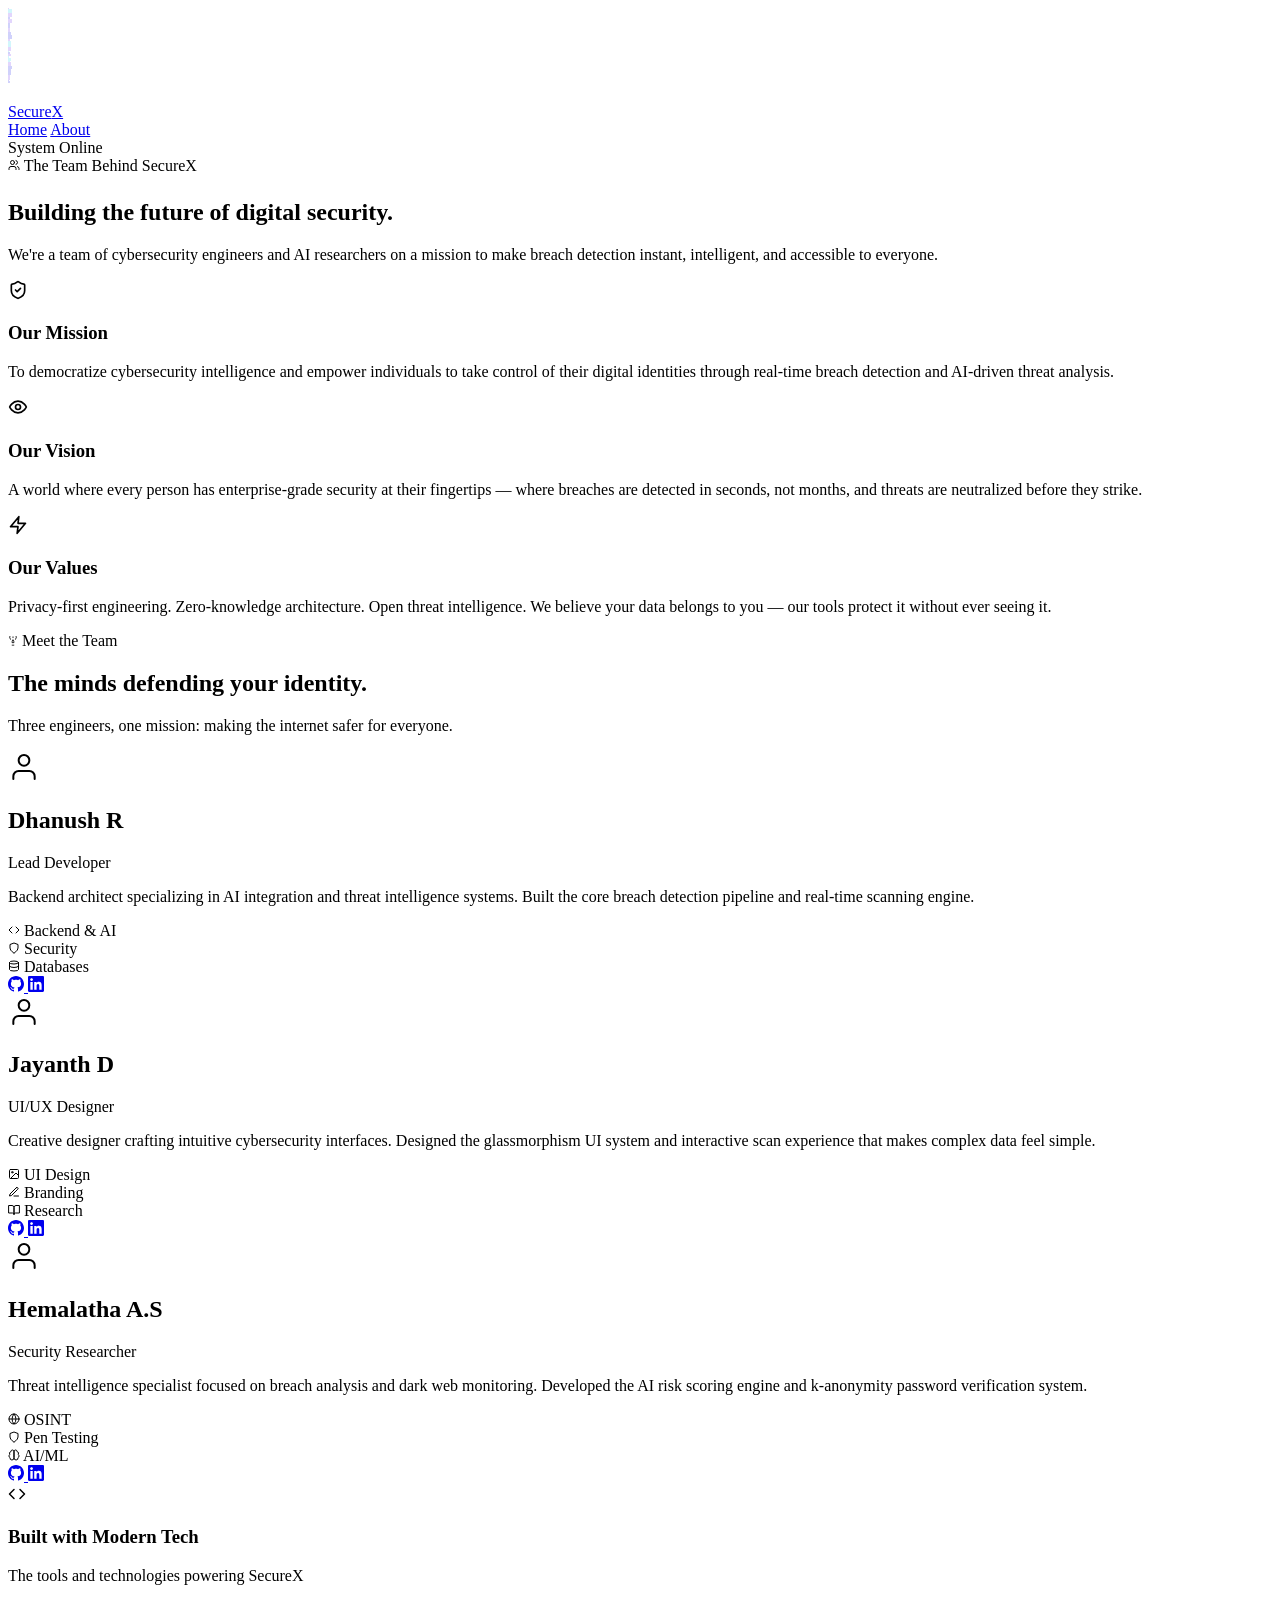
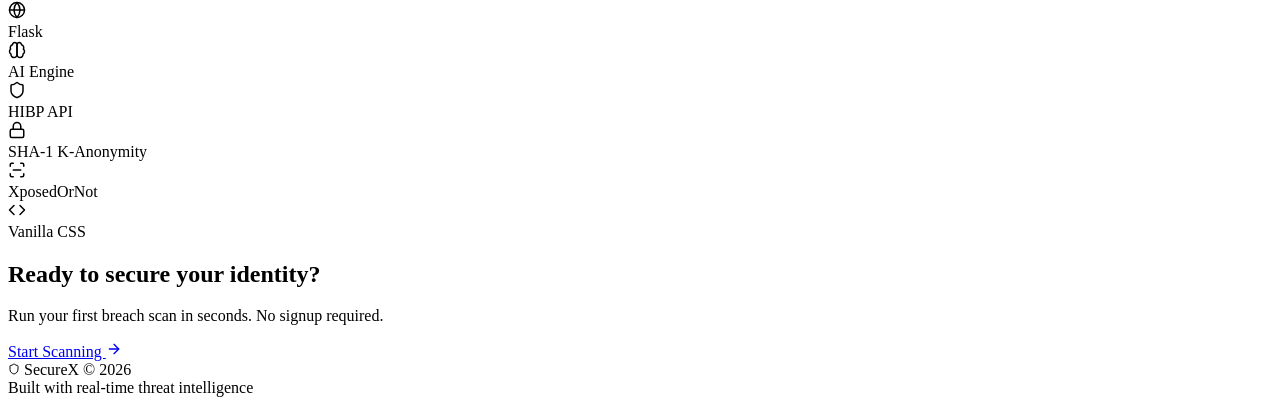
==== frontend/templates/about.html @ a14096dd "Initial commit" ====
<!DOCTYPE html>
<html lang="en" class="dark">

<head>
  <meta charset="UTF-8">
  <meta name="viewport" content="width=device-width, initial-scale=1.0">
  <meta name="description"
    content="Meet the team behind SecureX — cybersecurity engineers building AI-powered identity protection.">
  <title>About Us | SecureX</title>
  <link rel="stylesheet" href="/static/css/style.css">
</head>

<body>
  <!-- Nebula Background -->
  <div class="nebula-container">
    <div class="nebula-blob nebula-blob-1"></div>
    <div class="nebula-blob nebula-blob-2"></div>
    <div class="nebula-blob nebula-blob-3"></div>
  </div>

  <!-- Floating Particles -->
  <div class="particles-container" id="particles"></div>

  <!-- Grid Pattern -->
  <div class="grid-pattern"></div>

  <!-- Navigation -->
  <nav class="landing-nav">
    <div class="nav-inner">
      <a href="/" class="nav-brand">
        <div class="nav-brand-icon">
          <svg width="16" height="16" viewBox="0 0 24 24" fill="none" stroke="white" stroke-width="2.5"
            stroke-linecap="round" stroke-linejoin="round">
            <path
              d="M20 13c0 5-3.5 7.5-7.66 8.95a1 1 0 0 1-.67-.01C7.5 20.5 4 18 4 13V6a1 1 0 0 1 1-1c2 0 4.5-1.2 6.24-2.72a1.17 1.17 0 0 1 1.52 0C14.51 3.81 17 5 19 5a1 1 0 0 1 1 1z" />
          </svg>
        </div>
        <span class="nav-brand-text">Secure<span>X</span></span>
      </a>
      <div class="nav-links-row">
        <a href="/" class="nav-link-item">Home</a>
        <a href="/about" class="nav-link-item active">About</a>
        <div class="badge system-badge">
          <div class="pulse-dot"></div>
          System Online
        </div>
      </div>
    </div>
  </nav>

  <!-- About Hero -->
  <section class="about-hero">
    <div class="about-hero-inner">
      <div class="badge hero-badge" style="margin:0 auto 1.5rem;">
        <svg width="12" height="12" viewBox="0 0 24 24" fill="none" stroke="currentColor" stroke-width="2"
          stroke-linecap="round" stroke-linejoin="round">
          <path d="M16 21v-2a4 4 0 0 0-4-4H6a4 4 0 0 0-4 4v2" />
          <circle cx="9" cy="7" r="4" />
          <path d="M22 21v-2a4 4 0 0 0-3-3.87" />
          <path d="M16 3.13a4 4 0 0 1 0 7.75" />
        </svg>
        The Team Behind SecureX
      </div>
      <h1 class="hero-title">
        Building the future of <span class="text-gradient">digital security.</span>
      </h1>
      <p class="hero-subtitle">
        We're a team of cybersecurity engineers and AI researchers on a mission to make breach detection instant,
        intelligent, and accessible to everyone.
      </p>
    </div>
  </section>

  <!-- Mission Section -->
  <section class="about-mission-section">
    <div class="about-mission-grid">
      <div class="glass-card about-mission-card">
        <div class="about-mission-icon">
          <svg width="20" height="20" viewBox="0 0 24 24" fill="none" stroke="currentColor" stroke-width="2"
            stroke-linecap="round" stroke-linejoin="round">
            <path
              d="M20 13c0 5-3.5 7.5-7.66 8.95a1 1 0 0 1-.67-.01C7.5 20.5 4 18 4 13V6a1 1 0 0 1 1-1c2 0 4.5-1.2 6.24-2.72a1.17 1.17 0 0 1 1.52 0C14.51 3.81 17 5 19 5a1 1 0 0 1 1 1z" />
            <path d="m9 12 2 2 4-4" />
          </svg>
        </div>
        <h3>Our Mission</h3>
        <p>To democratize cybersecurity intelligence and empower individuals to take control of their digital identities
          through real-time breach detection and AI-driven threat analysis.</p>
      </div>
      <div class="glass-card about-mission-card">
        <div class="about-mission-icon vision-icon">
          <svg width="20" height="20" viewBox="0 0 24 24" fill="none" stroke="currentColor" stroke-width="2"
            stroke-linecap="round" stroke-linejoin="round">
            <path d="M2 12s3-7 10-7 10 7 10 7-3 7-10 7-10-7-10-7Z" />
            <circle cx="12" cy="12" r="3" />
          </svg>
        </div>
        <h3>Our Vision</h3>
        <p>A world where every person has enterprise-grade security at their fingertips — where breaches are detected in
          seconds, not months, and threats are neutralized before they strike.</p>
      </div>
      <div class="glass-card about-mission-card">
        <div class="about-mission-icon values-icon">
          <svg width="20" height="20" viewBox="0 0 24 24" fill="none" stroke="currentColor" stroke-width="2"
            stroke-linecap="round" stroke-linejoin="round">
            <polygon points="13 2 3 14 12 14 11 22 21 10 12 10 13 2" />
          </svg>
        </div>
        <h3>Our Values</h3>
        <p>Privacy-first engineering. Zero-knowledge architecture. Open threat intelligence. We believe your data
          belongs to you — our tools protect it without ever seeing it.</p>
      </div>
    </div>
  </section>

  <!-- Team Section -->
  <section class="about-team-section">
    <div class="about-team-header">
      <div class="badge" style="margin-bottom:1rem;">
        <svg width="10" height="10" viewBox="0 0 24 24" fill="none" stroke="currentColor" stroke-width="2"
          stroke-linecap="round" stroke-linejoin="round">
          <path d="M12 10a2 2 0 0 0-2 2c0 1.02-.1 2.51-.26 4H14.26c-.16-1.49-.26-2.98-.26-4a2 2 0 0 0-2-2Z" />
          <path d="M14 22H10" />
          <path d="M5.65 8a8 8 0 1 1 12.7 0" />
          <path d="M12 2v2" />
        </svg>
        Meet the Team
      </div>
      <h2>The minds defending your identity.</h2>
      <p>Three engineers, one mission: making the internet safer for everyone.</p>
    </div>

    <div class="about-team-grid">
      <!-- Team Member 1 -->
      <div class="glass-card about-team-card" id="team-member-1">
        <div class="about-card-glow"></div>
        <div class="about-card-topline"></div>
        <div class="about-avatar-wrapper">
          <div class="about-avatar-ring"></div>
          <div class="about-avatar">
            <svg width="32" height="32" viewBox="0 0 24 24" fill="none" stroke="currentColor" stroke-width="1.5"
              stroke-linecap="round" stroke-linejoin="round">
              <path d="M20 21v-2a4 4 0 0 0-4-4H8a4 4 0 0 0-4 4v2" />
              <circle cx="12" cy="7" r="4" />
            </svg>
          </div>
          <div class="about-avatar-status"></div>
        </div>
        <div class="about-member-info">
          <h2 class="about-member-name">Dhanush R</h2>
          <span class="badge about-role-badge">Lead Developer</span>
          <p class="about-member-bio">
            Backend architect specializing in AI integration and threat intelligence systems. Built the core breach
            detection pipeline and real-time scanning engine.
          </p>
        </div>
        <div class="about-member-stats">
          <div class="about-stat-chip">
            <svg width="12" height="12" viewBox="0 0 24 24" fill="none" stroke="currentColor" stroke-width="2"
              stroke-linecap="round" stroke-linejoin="round">
              <polyline points="16 18 22 12 16 6" />
              <polyline points="8 6 2 12 8 18" />
            </svg>
            Backend & AI
          </div>
          <div class="about-stat-chip">
            <svg width="12" height="12" viewBox="0 0 24 24" fill="none" stroke="currentColor" stroke-width="2"
              stroke-linecap="round" stroke-linejoin="round">
              <path d="M12 22s8-4 8-10V5l-8-3-8 3v7c0 6 8 10 8 10" />
            </svg>
            Security
          </div>
          <div class="about-stat-chip">
            <svg width="12" height="12" viewBox="0 0 24 24" fill="none" stroke="currentColor" stroke-width="2"
              stroke-linecap="round" stroke-linejoin="round">
              <ellipse cx="12" cy="5" rx="9" ry="3" />
              <path d="M3 5V19A9 3 0 0 0 21 19V5" />
              <path d="M3 12A9 3 0 0 0 21 12" />
            </svg>
            Databases
          </div>
        </div>
        <div class="about-member-links">
          <a href="https://github.com/dhanushkshatriya" target="_blank" class="about-social-link" aria-label="GitHub">
            <svg width="16" height="16" viewBox="0 0 24 24" fill="currentColor">
              <path
                d="M12 0c-6.626 0-12 5.373-12 12 0 5.302 3.438 9.8 8.207 11.387.599.111.793-.261.793-.577v-2.234c-3.338.726-4.033-1.416-4.033-1.416-.546-1.387-1.333-1.756-1.333-1.756-1.089-.745.083-.729.083-.729 1.205.084 1.839 1.237 1.839 1.237 1.07 1.834 2.807 1.304 3.492.997.107-.775.418-1.305.762-1.604-2.665-.305-5.467-1.334-5.467-5.931 0-1.311.469-2.381 1.236-3.221-.124-.303-.535-1.524.117-3.176 0 0 1.008-.322 3.301 1.23.957-.266 1.983-.399 3.003-.404 1.02.005 2.047.138 3.006.404 2.291-1.552 3.297-1.23 3.297-1.23.653 1.653.242 2.874.118 3.176.77.84 1.235 1.911 1.235 3.221 0 4.609-2.807 5.624-5.479 5.921.43.372.823 1.102.823 2.222v3.293c0 .319.192.694.801.576 4.765-1.589 8.199-6.086 8.199-11.386 0-6.627-5.373-12-12-12z" />
            </svg>
          </a>
          <a href="https://www.linkedin.com/in/dhanush8660/" target="_blank" class="about-social-link" aria-label="LinkedIn">
            <svg width="16" height="16" viewBox="0 0 24 24" fill="currentColor">
              <path
                d="M20.447 20.452h-3.554v-5.569c0-1.328-.027-3.037-1.852-3.037-1.853 0-2.136 1.445-2.136 2.939v5.667H9.351V9h3.414v1.561h.046c.477-.9 1.637-1.85 3.37-1.85 3.601 0 4.267 2.37 4.267 5.455v6.286zM5.337 7.433c-1.144 0-2.063-.926-2.063-2.065 0-1.138.92-2.063 2.063-2.063 1.14 0 2.064.925 2.064 2.063 0 1.139-.925 2.065-2.064 2.065zm1.782 13.019H3.555V9h3.564v11.452zM22.225 0H1.771C.792 0 0 .774 0 1.729v20.542C0 23.227.792 24 1.771 24h20.451C23.2 24 24 23.227 24 22.271V1.729C24 .774 23.2 0 22.222 0h.003z" />
            </svg>
          </a>
        </div>
      </div>

      <!-- Team Member 2 -->
      <div class="glass-card about-team-card" id="team-member-2">
        <div class="about-card-glow"></div>
        <div class="about-card-topline"></div>
        <div class="about-avatar-wrapper">
          <div class="about-avatar-ring"></div>
          <div class="about-avatar avatar-violet">
            <svg width="32" height="32" viewBox="0 0 24 24" fill="none" stroke="currentColor" stroke-width="1.5"
              stroke-linecap="round" stroke-linejoin="round">
              <path d="M20 21v-2a4 4 0 0 0-4-4H8a4 4 0 0 0-4 4v2" />
              <circle cx="12" cy="7" r="4" />
            </svg>
          </div>
          <div class="about-avatar-status"></div>
        </div>
        <div class="about-member-info">
          <h2 class="about-member-name">Jayanth D</h2>
          <span class="badge about-role-badge role-violet">UI/UX Designer</span>
          <p class="about-member-bio">
            Creative designer crafting intuitive cybersecurity interfaces. Designed the glassmorphism UI system and
            interactive scan experience that makes complex data feel simple.
          </p>
        </div>
        <div class="about-member-stats">
          <div class="about-stat-chip chip-violet">
            <svg width="12" height="12" viewBox="0 0 24 24" fill="none" stroke="currentColor" stroke-width="2"
              stroke-linecap="round" stroke-linejoin="round">
              <rect x="3" y="3" width="18" height="18" rx="2" ry="2" />
              <circle cx="8.5" cy="8.5" r="1.5" />
              <polyline points="21 15 16 10 5 21" />
            </svg>
            UI Design
          </div>
          <div class="about-stat-chip chip-violet">
            <svg width="12" height="12" viewBox="0 0 24 24" fill="none" stroke="currentColor" stroke-width="2"
              stroke-linecap="round" stroke-linejoin="round">
              <path d="M12 20h9" />
              <path d="M16.5 3.5a2.121 2.121 0 0 1 3 3L7 19l-4 1 1-4L16.5 3.5z" />
            </svg>
            Branding
          </div>
          <div class="about-stat-chip chip-violet">
            <svg width="12" height="12" viewBox="0 0 24 24" fill="none" stroke="currentColor" stroke-width="2"
              stroke-linecap="round" stroke-linejoin="round">
              <path d="M2 3h6a4 4 0 0 1 4 4v14a3 3 0 0 0-3-3H2z" />
              <path d="M22 3h-6a4 4 0 0 0-4 4v14a3 3 0 0 1 3-3h7z" />
            </svg>
            Research
          </div>
        </div>
        <div class="about-member-links">
          <a href="https://github.com/2007JAYANTHYT" target="_blank" class="about-social-link social-violet" aria-label="GitHub">
            <svg width="16" height="16" viewBox="0 0 24 24" fill="currentColor">
              <path
                d="M12 0c-6.626 0-12 5.373-12 12 0 5.302 3.438 9.8 8.207 11.387.599.111.793-.261.793-.577v-2.234c-3.338.726-4.033-1.416-4.033-1.416-.546-1.387-1.333-1.756-1.333-1.756-1.089-.745.083-.729.083-.729 1.205.084 1.839 1.237 1.839 1.237 1.07 1.834 2.807 1.304 3.492.997.107-.775.418-1.305.762-1.604-2.665-.305-5.467-1.334-5.467-5.931 0-1.311.469-2.381 1.236-3.221-.124-.303-.535-1.524.117-3.176 0 0 1.008-.322 3.301 1.23.957-.266 1.983-.399 3.003-.404 1.02.005 2.047.138 3.006.404 2.291-1.552 3.297-1.23 3.297-1.23.653 1.653.242 2.874.118 3.176.77.84 1.235 1.911 1.235 3.221 0 4.609-2.807 5.624-5.479 5.921.43.372.823 1.102.823 2.222v3.293c0 .319.192.694.801.576 4.765-1.589 8.199-6.086 8.199-11.386 0-6.627-5.373-12-12-12z" />
            </svg>
          </a>
          <a href="https://www.linkedin.com/in/jayanth1116" target="_blank" class="about-social-link social-violet" aria-label="LinkedIn">
            <svg width="16" height="16" viewBox="0 0 24 24" fill="currentColor">
              <path
                d="M20.447 20.452h-3.554v-5.569c0-1.328-.027-3.037-1.852-3.037-1.853 0-2.136 1.445-2.136 2.939v5.667H9.351V9h3.414v1.561h.046c.477-.9 1.637-1.85 3.37-1.85 3.601 0 4.267 2.37 4.267 5.455v6.286zM5.337 7.433c-1.144 0-2.063-.926-2.063-2.065 0-1.138.92-2.063 2.063-2.063 1.14 0 2.064.925 2.064 2.063 0 1.139-.925 2.065-2.064 2.065zm1.782 13.019H3.555V9h3.564v11.452zM22.225 0H1.771C.792 0 0 .774 0 1.729v20.542C0 23.227.792 24 1.771 24h20.451C23.2 24 24 23.227 24 22.271V1.729C24 .774 23.2 0 22.222 0h.003z" />
            </svg>
          </a>
        </div>
      </div>

      <!-- Team Member 3 -->
      <div class="glass-card about-team-card" id="team-member-3">
        <div class="about-card-glow"></div>
        <div class="about-card-topline"></div>
        <div class="about-avatar-wrapper">
          <div class="about-avatar-ring ring-cyan"></div>
          <div class="about-avatar avatar-cyan">
            <svg width="32" height="32" viewBox="0 0 24 24" fill="none" stroke="currentColor" stroke-width="1.5"
              stroke-linecap="round" stroke-linejoin="round">
              <path d="M20 21v-2a4 4 0 0 0-4-4H8a4 4 0 0 0-4 4v2" />
              <circle cx="12" cy="7" r="4" />
            </svg>
          </div>
          <div class="about-avatar-status"></div>
        </div>
        <div class="about-member-info">
          <h2 class="about-member-name">Hemalatha A.S</h2>
          <span class="badge about-role-badge role-cyan">Security Researcher</span>
          <p class="about-member-bio">
            Threat intelligence specialist focused on breach analysis and dark web monitoring. Developed the AI risk
            scoring engine and k-anonymity password verification system.
          </p>
        </div>
        <div class="about-member-stats">
          <div class="about-stat-chip chip-cyan">
            <svg width="12" height="12" viewBox="0 0 24 24" fill="none" stroke="currentColor" stroke-width="2"
              stroke-linecap="round" stroke-linejoin="round">
              <circle cx="12" cy="12" r="10" />
              <path d="M12 2a14.5 14.5 0 0 0 0 20 14.5 14.5 0 0 0 0-20" />
              <path d="M2 12h20" />
            </svg>
            OSINT
          </div>
          <div class="about-stat-chip chip-cyan">
            <svg width="12" height="12" viewBox="0 0 24 24" fill="none" stroke="currentColor" stroke-width="2"
              stroke-linecap="round" stroke-linejoin="round">
              <path d="M12 22s8-4 8-10V5l-8-3-8 3v7c0 6 8 10 8 10" />
            </svg>
            Pen Testing
          </div>
          <div class="about-stat-chip chip-cyan">
            <svg width="12" height="12" viewBox="0 0 24 24" fill="none" stroke="currentColor" stroke-width="2"
              stroke-linecap="round" stroke-linejoin="round">
              <path d="M12 5a3 3 0 1 0-5.997.125 4 4 0 0 0-2.526 5.77 4 4 0 0 0 .556 6.588A4 4 0 1 0 12 18Z" />
              <path d="M12 5a3 3 0 1 1 5.997.125 4 4 0 0 1 2.526 5.77 4 4 0 0 1-.556 6.588A4 4 0 1 1 12 18Z" />
            </svg>
            AI/ML
          </div>
        </div>
        <div class="about-member-links">
          <a href="https://github.com/aishwaryaas7676" target="_blank" class="about-social-link social-cyan" aria-label="GitHub">
            <svg width="16" height="16" viewBox="0 0 24 24" fill="currentColor">
              <path
                d="M12 0c-6.626 0-12 5.373-12 12 0 5.302 3.438 9.8 8.207 11.387.599.111.793-.261.793-.577v-2.234c-3.338.726-4.033-1.416-4.033-1.416-.546-1.387-1.333-1.756-1.333-1.756-1.089-.745.083-.729.083-.729 1.205.084 1.839 1.237 1.839 1.237 1.07 1.834 2.807 1.304 3.492.997.107-.775.418-1.305.762-1.604-2.665-.305-5.467-1.334-5.467-5.931 0-1.311.469-2.381 1.236-3.221-.124-.303-.535-1.524.117-3.176 0 0 1.008-.322 3.301 1.23.957-.266 1.983-.399 3.003-.404 1.02.005 2.047.138 3.006.404 2.291-1.552 3.297-1.23 3.297-1.23.653 1.653.242 2.874.118 3.176.77.84 1.235 1.911 1.235 3.221 0 4.609-2.807 5.624-5.479 5.921.43.372.823 1.102.823 2.222v3.293c0 .319.192.694.801.576 4.765-1.589 8.199-6.086 8.199-11.386 0-6.627-5.373-12-12-12z" />
            </svg>
          </a>
          <a href="https://www.linkedin.com/in/aishwarya-as-63aa76404" target="_blank" class="about-social-link social-cyan" aria-label="LinkedIn">
            <svg width="16" height="16" viewBox="0 0 24 24" fill="currentColor">
              <path
                d="M20.447 20.452h-3.554v-5.569c0-1.328-.027-3.037-1.852-3.037-1.853 0-2.136 1.445-2.136 2.939v5.667H9.351V9h3.414v1.561h.046c.477-.9 1.637-1.85 3.37-1.85 3.601 0 4.267 2.37 4.267 5.455v6.286zM5.337 7.433c-1.144 0-2.063-.926-2.063-2.065 0-1.138.92-2.063 2.063-2.063 1.14 0 2.064.925 2.064 2.063 0 1.139-.925 2.065-2.064 2.065zm1.782 13.019H3.555V9h3.564v11.452zM22.225 0H1.771C.792 0 0 .774 0 1.729v20.542C0 23.227.792 24 1.771 24h20.451C23.2 24 24 23.227 24 22.271V1.729C24 .774 23.2 0 22.222 0h.003z" />
            </svg>
          </a>
        </div>
      </div>
    </div>
  </section>

  <!-- Tech Stack Section -->
  <section class="about-tech-section">
    <div class="glass-card about-tech-card">
      <div class="about-tech-header">
        <div class="about-mission-icon">
          <svg width="18" height="18" viewBox="0 0 24 24" fill="none" stroke="currentColor" stroke-width="2"
            stroke-linecap="round" stroke-linejoin="round">
            <polyline points="16 18 22 12 16 6" />
            <polyline points="8 6 2 12 8 18" />
          </svg>
        </div>
        <div>
          <h3>Built with Modern Tech</h3>
          <p>The tools and technologies powering SecureX</p>
        </div>
      </div>
      <div class="about-tech-grid">
        <div class="about-tech-item">
          <div class="about-tech-icon-box">
            <svg width="18" height="18" viewBox="0 0 24 24" fill="none" stroke="currentColor" stroke-width="2"
              stroke-linecap="round" stroke-linejoin="round">
              <circle cx="12" cy="12" r="10" />
              <line x1="2" y1="12" x2="22" y2="12" />
              <path d="M12 2a15.3 15.3 0 0 1 4 10 15.3 15.3 0 0 1-4 10 15.3 15.3 0 0 1-4-10 15.3 15.3 0 0 1 4-10z" />
            </svg>
          </div>
          <span>Flask</span>
        </div>
        <div class="about-tech-item">
          <div class="about-tech-icon-box">
            <svg width="18" height="18" viewBox="0 0 24 24" fill="none" stroke="currentColor" stroke-width="2"
              stroke-linecap="round" stroke-linejoin="round">
              <path d="M12 5a3 3 0 1 0-5.997.125 4 4 0 0 0-2.526 5.77 4 4 0 0 0 .556 6.588A4 4 0 1 0 12 18Z" />
              <path d="M12 5a3 3 0 1 1 5.997.125 4 4 0 0 1 2.526 5.77 4 4 0 0 1-.556 6.588A4 4 0 1 1 12 18Z" />
            </svg>
          </div>
          <span>AI Engine</span>
        </div>
        <div class="about-tech-item">
          <div class="about-tech-icon-box">
            <svg width="18" height="18" viewBox="0 0 24 24" fill="none" stroke="currentColor" stroke-width="2"
              stroke-linecap="round" stroke-linejoin="round">
              <path
                d="M20 13c0 5-3.5 7.5-7.66 8.95a1 1 0 0 1-.67-.01C7.5 20.5 4 18 4 13V6a1 1 0 0 1 1-1c2 0 4.5-1.2 6.24-2.72a1.17 1.17 0 0 1 1.52 0C14.51 3.81 17 5 19 5a1 1 0 0 1 1 1z" />
            </svg>
          </div>
          <span>HIBP API</span>
        </div>
        <div class="about-tech-item">
          <div class="about-tech-icon-box">
            <svg width="18" height="18" viewBox="0 0 24 24" fill="none" stroke="currentColor" stroke-width="2"
              stroke-linecap="round" stroke-linejoin="round">
              <rect width="18" height="11" x="3" y="11" rx="2" ry="2" />
              <path d="M7 11V7a5 5 0 0 1 10 0v4" />
            </svg>
          </div>
          <span>SHA-1 K-Anonymity</span>
        </div>
        <div class="about-tech-item">
          <div class="about-tech-icon-box">
            <svg width="18" height="18" viewBox="0 0 24 24" fill="none" stroke="currentColor" stroke-width="2"
              stroke-linecap="round" stroke-linejoin="round">
              <path d="M3 7V5a2 2 0 0 1 2-2h2" />
              <path d="M17 3h2a2 2 0 0 1 2 2v2" />
              <path d="M21 17v2a2 2 0 0 1-2 2h-2" />
              <path d="M7 21H5a2 2 0 0 1-2-2v-2" />
              <line x1="7" x2="17" y1="12" y2="12" />
            </svg>
          </div>
          <span>XposedOrNot</span>
        </div>
        <div class="about-tech-item">
          <div class="about-tech-icon-box">
            <svg width="18" height="18" viewBox="0 0 24 24" fill="none" stroke="currentColor" stroke-width="2"
              stroke-linecap="round" stroke-linejoin="round">
              <polyline points="16 18 22 12 16 6" />
              <polyline points="8 6 2 12 8 18" />
            </svg>
          </div>
          <span>Vanilla CSS</span>
        </div>
      </div>
    </div>
  </section>

  <!-- CTA Section -->
  <section class="about-cta-section">
    <div class="about-cta-inner">
      <h2>Ready to secure your identity?</h2>
      <p>Run your first breach scan in seconds. No signup required.</p>
      <a href="/" class="btn-primary about-cta-btn">
        Start Scanning
        <svg width="16" height="16" viewBox="0 0 24 24" fill="none" stroke="currentColor" stroke-width="2"
          stroke-linecap="round" stroke-linejoin="round">
          <path d="M5 12h14" />
          <path d="m12 5 7 7-7 7" />
        </svg>
      </a>
    </div>
  </section>

  <!-- Footer -->
  <footer class="landing-footer">
    <div class="footer-inner">
      <div class="footer-brand">
        <svg width="12" height="12" viewBox="0 0 24 24" fill="none" stroke="currentColor" stroke-width="2"
          stroke-linecap="round" stroke-linejoin="round">
          <path
            d="M20 13c0 5-3.5 7.5-7.66 8.95a1 1 0 0 1-.67-.01C7.5 20.5 4 18 4 13V6a1 1 0 0 1 1-1c2 0 4.5-1.2 6.24-2.72a1.17 1.17 0 0 1 1.52 0C14.51 3.81 17 5 19 5a1 1 0 0 1 1 1z" />
        </svg>
        <span>SecureX &copy;
          <script>document.write(new Date().getFullYear())</script>
        </span>
      </div>
      <span>Built with real-time threat intelligence</span>
    </div>
  </footer>

  <script>
      // Particle system (same as landing page)
      (function () {
        const container = document.getElementById('particles');
        if (!container) return;
        const colors = ['rgba(99,102,241,0.3)', 'rgba(139,92,246,0.25)', 'rgba(34,211,238,0.2)'];
        for (let i = 0; i < 30; i++) {
          const p = document.createElement('div');
          p.className = 'particle';
          const size = Math.random() * 3 + 1;
          p.style.cssText = `
          width:${size}px;height:${size}px;
          left:${Math.random() * 100}%;
          bottom:${-Math.random() * 20}%;
          background:${colors[Math.floor(Math.random() * colors.length)]};
          animation-duration:${Math.random() * 12 + 8}s;
          animation-delay:${Math.random() * 8}s;
        `;
          container.appendChild(p);
        }
      })();

    // Intersection Observer for staggered card animations
    const observer = new IntersectionObserver((entries) => {
      entries.forEach((entry, i) => {
        if (entry.isIntersecting) {
          entry.target.style.animationDelay = `${i * 0.15}s`;
          entry.target.classList.add('about-card-visible');
          observer.unobserve(entry.target);
        }
      });
    }, { threshold: 0.15 });

    document.querySelectorAll('.about-team-card, .about-mission-card').forEach(card => {
      observer.observe(card);
    });
  </script>
</body>

</html>
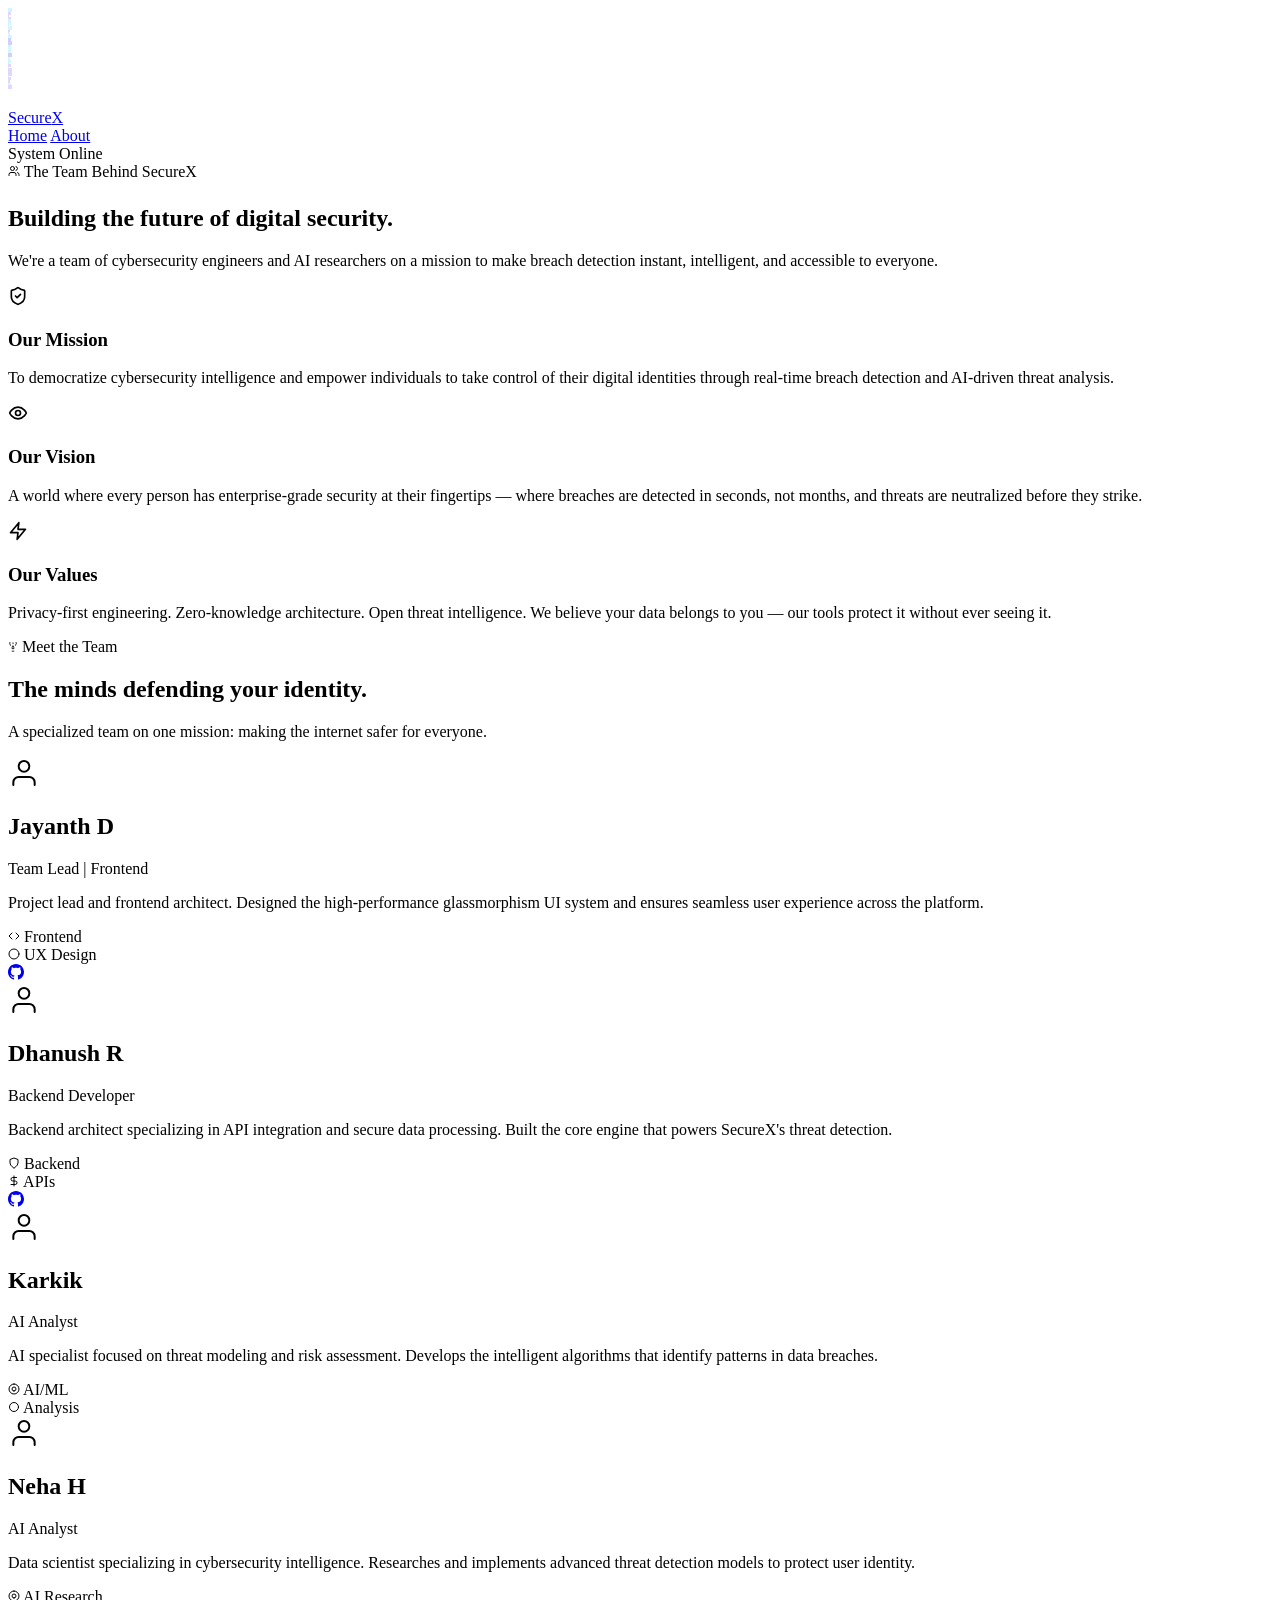
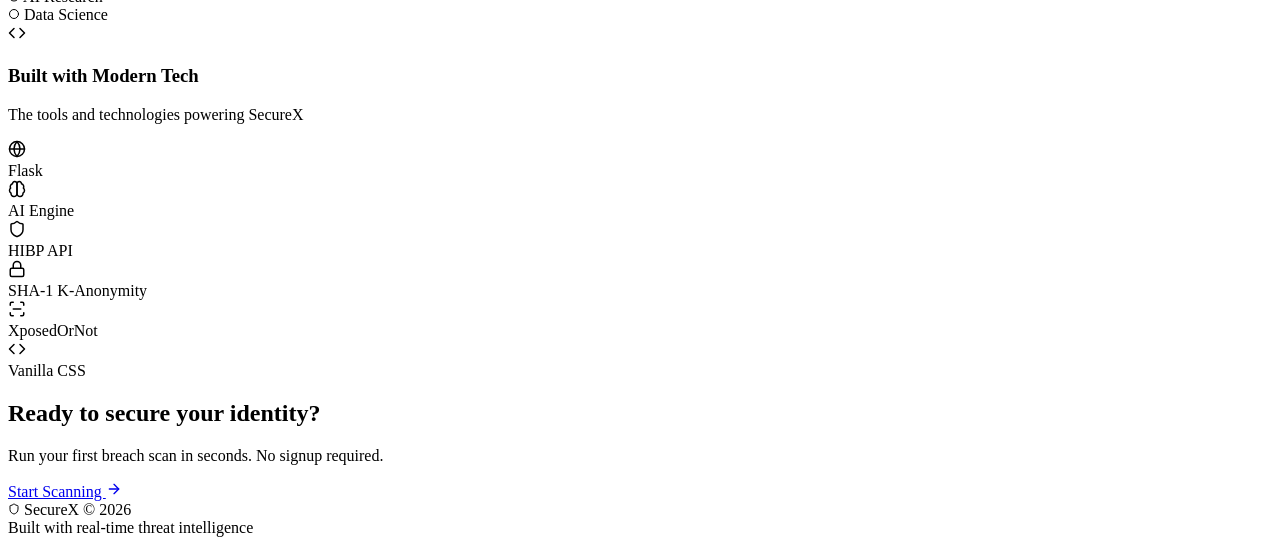
==== commit ebb89a08: "Updated About Us page with new team members" ====
--- a/frontend/templates/about.html
+++ b/frontend/templates/about.html
@@ -127,11 +127,11 @@
         Meet the Team
       </div>
       <h2>The minds defending your identity.</h2>
-      <p>Three engineers, one mission: making the internet safer for everyone.</p>
+      <p>A specialized team on one mission: making the internet safer for everyone.</p>
     </div>
 
     <div class="about-team-grid">
-      <!-- Team Member 1 -->
+      <!-- Team Member 1: Jayanth D -->
       <div class="glass-card about-team-card" id="team-member-1">
         <div class="about-card-glow"></div>
         <div class="about-card-topline"></div>
@@ -147,11 +147,10 @@
           <div class="about-avatar-status"></div>
         </div>
         <div class="about-member-info">
-          <h2 class="about-member-name">Dhanush R</h2>
-          <span class="badge about-role-badge">Lead Developer</span>
+          <h2 class="about-member-name">Jayanth D</h2>
+          <span class="badge about-role-badge">Team Lead | Frontend</span>
           <p class="about-member-bio">
-            Backend architect specializing in AI integration and threat intelligence systems. Built the core breach
-            detection pipeline and real-time scanning engine.
+            Project lead and frontend architect. Designed the high-performance glassmorphism UI system and ensures seamless user experience across the platform.
           </p>
         </div>
         <div class="about-member-stats">
@@ -161,47 +160,31 @@
               <polyline points="16 18 22 12 16 6" />
               <polyline points="8 6 2 12 8 18" />
             </svg>
-            Backend & AI
+            Frontend
           </div>
           <div class="about-stat-chip">
             <svg width="12" height="12" viewBox="0 0 24 24" fill="none" stroke="currentColor" stroke-width="2"
               stroke-linecap="round" stroke-linejoin="round">
-              <path d="M12 22s8-4 8-10V5l-8-3-8 3v7c0 6 8 10 8 10" />
-            </svg>
-            Security
-          </div>
-          <div class="about-stat-chip">
-            <svg width="12" height="12" viewBox="0 0 24 24" fill="none" stroke="currentColor" stroke-width="2"
-              stroke-linecap="round" stroke-linejoin="round">
-              <ellipse cx="12" cy="5" rx="9" ry="3" />
-              <path d="M3 5V19A9 3 0 0 0 21 19V5" />
-              <path d="M3 12A9 3 0 0 0 21 12" />
-            </svg>
-            Databases
+              <circle cx="12" cy="12" r="10" />
+            </svg>
+            UX Design
           </div>
         </div>
         <div class="about-member-links">
-          <a href="https://github.com/dhanushkshatriya" target="_blank" class="about-social-link" aria-label="GitHub">
+          <a href="https://github.com/2007JAYANTHYT" target="_blank" class="about-social-link" aria-label="GitHub">
             <svg width="16" height="16" viewBox="0 0 24 24" fill="currentColor">
-              <path
-                d="M12 0c-6.626 0-12 5.373-12 12 0 5.302 3.438 9.8 8.207 11.387.599.111.793-.261.793-.577v-2.234c-3.338.726-4.033-1.416-4.033-1.416-.546-1.387-1.333-1.756-1.333-1.756-1.089-.745.083-.729.083-.729 1.205.084 1.839 1.237 1.839 1.237 1.07 1.834 2.807 1.304 3.492.997.107-.775.418-1.305.762-1.604-2.665-.305-5.467-1.334-5.467-5.931 0-1.311.469-2.381 1.236-3.221-.124-.303-.535-1.524.117-3.176 0 0 1.008-.322 3.301 1.23.957-.266 1.983-.399 3.003-.404 1.02.005 2.047.138 3.006.404 2.291-1.552 3.297-1.23 3.297-1.23.653 1.653.242 2.874.118 3.176.77.84 1.235 1.911 1.235 3.221 0 4.609-2.807 5.624-5.479 5.921.43.372.823 1.102.823 2.222v3.293c0 .319.192.694.801.576 4.765-1.589 8.199-6.086 8.199-11.386 0-6.627-5.373-12-12-12z" />
+              <path d="M12 0c-6.626 0-12 5.373-12 12 0 5.302 3.438 9.8 8.207 11.387.599.111.793-.261.793-.577v-2.234c-3.338.726-4.033-1.416-4.033-1.416-.546-1.387-1.333-1.756-1.333-1.756-1.089-.745.083-.729.083-.729 1.205.084 1.839 1.237 1.839 1.237 1.07 1.834 2.807 1.304 3.492.997.107-.775.418-1.305.762-1.604-2.665-.305-5.467-1.334-5.467-5.931 0-1.311.469-2.381 1.236-3.221-.124-.303-.535-1.524.117-3.176 0 0 1.008-.322 3.301 1.23.957-.266 1.983-.399 3.003-.404 1.02.005 2.047.138 3.006.404 2.291-1.552 3.297-1.23 3.297-1.23.653 1.653.242 2.874.118 3.176.77.84 1.235 1.911 1.235 3.221 0 4.609-2.807 5.624-5.479 5.921.43.372.823 1.102.823 2.222v3.293c0 .319.192.694.801.576 4.765-1.589 8.199-6.086 8.199-11.386 0-6.627-5.373-12-12-12z" />
             </svg>
           </a>
-          <a href="https://www.linkedin.com/in/dhanush8660/" target="_blank" class="about-social-link" aria-label="LinkedIn">
-            <svg width="16" height="16" viewBox="0 0 24 24" fill="currentColor">
-              <path
-                d="M20.447 20.452h-3.554v-5.569c0-1.328-.027-3.037-1.852-3.037-1.853 0-2.136 1.445-2.136 2.939v5.667H9.351V9h3.414v1.561h.046c.477-.9 1.637-1.85 3.37-1.85 3.601 0 4.267 2.37 4.267 5.455v6.286zM5.337 7.433c-1.144 0-2.063-.926-2.063-2.065 0-1.138.92-2.063 2.063-2.063 1.14 0 2.064.925 2.064 2.063 0 1.139-.925 2.065-2.064 2.065zm1.782 13.019H3.555V9h3.564v11.452zM22.225 0H1.771C.792 0 0 .774 0 1.729v20.542C0 23.227.792 24 1.771 24h20.451C23.2 24 24 23.227 24 22.271V1.729C24 .774 23.2 0 22.222 0h.003z" />
-            </svg>
-          </a>
-        </div>
-      </div>
-
-      <!-- Team Member 2 -->
+        </div>
+      </div>
+
+      <!-- Team Member 2: Dhanush R -->
       <div class="glass-card about-team-card" id="team-member-2">
         <div class="about-card-glow"></div>
         <div class="about-card-topline"></div>
         <div class="about-avatar-wrapper">
-          <div class="about-avatar-ring"></div>
+          <div class="about-avatar-ring ring-violet"></div>
           <div class="about-avatar avatar-violet">
             <svg width="32" height="32" viewBox="0 0 24 24" fill="none" stroke="currentColor" stroke-width="1.5"
               stroke-linecap="round" stroke-linejoin="round">
@@ -212,57 +195,39 @@
           <div class="about-avatar-status"></div>
         </div>
         <div class="about-member-info">
-          <h2 class="about-member-name">Jayanth D</h2>
-          <span class="badge about-role-badge role-violet">UI/UX Designer</span>
+          <h2 class="about-member-name">Dhanush R</h2>
+          <span class="badge about-role-badge role-violet">Backend Developer</span>
           <p class="about-member-bio">
-            Creative designer crafting intuitive cybersecurity interfaces. Designed the glassmorphism UI system and
-            interactive scan experience that makes complex data feel simple.
+            Backend architect specializing in API integration and secure data processing. Built the core engine that powers SecureX's threat detection.
           </p>
         </div>
         <div class="about-member-stats">
           <div class="about-stat-chip chip-violet">
             <svg width="12" height="12" viewBox="0 0 24 24" fill="none" stroke="currentColor" stroke-width="2"
               stroke-linecap="round" stroke-linejoin="round">
-              <rect x="3" y="3" width="18" height="18" rx="2" ry="2" />
-              <circle cx="8.5" cy="8.5" r="1.5" />
-              <polyline points="21 15 16 10 5 21" />
-            </svg>
-            UI Design
+              <path d="M12 22s8-4 8-10V5l-8-3-8 3v7c0 6 8 10 8 10" />
+            </svg>
+            Backend
           </div>
           <div class="about-stat-chip chip-violet">
             <svg width="12" height="12" viewBox="0 0 24 24" fill="none" stroke="currentColor" stroke-width="2"
               stroke-linecap="round" stroke-linejoin="round">
-              <path d="M12 20h9" />
-              <path d="M16.5 3.5a2.121 2.121 0 0 1 3 3L7 19l-4 1 1-4L16.5 3.5z" />
-            </svg>
-            Branding
-          </div>
-          <div class="about-stat-chip chip-violet">
-            <svg width="12" height="12" viewBox="0 0 24 24" fill="none" stroke="currentColor" stroke-width="2"
-              stroke-linecap="round" stroke-linejoin="round">
-              <path d="M2 3h6a4 4 0 0 1 4 4v14a3 3 0 0 0-3-3H2z" />
-              <path d="M22 3h-6a4 4 0 0 0-4 4v14a3 3 0 0 1 3-3h7z" />
-            </svg>
-            Research
+              <path d="M12 2v20" />
+              <path d="M17 5H9.5a3.5 3.5 0 0 0 0 7h5a3.5 3.5 0 0 1 0 7H6" />
+            </svg>
+            APIs
           </div>
         </div>
         <div class="about-member-links">
-          <a href="https://github.com/2007JAYANTHYT" target="_blank" class="about-social-link social-violet" aria-label="GitHub">
+          <a href="https://github.com/dhanushkshatriya" target="_blank" class="about-social-link social-violet" aria-label="GitHub">
             <svg width="16" height="16" viewBox="0 0 24 24" fill="currentColor">
-              <path
-                d="M12 0c-6.626 0-12 5.373-12 12 0 5.302 3.438 9.8 8.207 11.387.599.111.793-.261.793-.577v-2.234c-3.338.726-4.033-1.416-4.033-1.416-.546-1.387-1.333-1.756-1.333-1.756-1.089-.745.083-.729.083-.729 1.205.084 1.839 1.237 1.839 1.237 1.07 1.834 2.807 1.304 3.492.997.107-.775.418-1.305.762-1.604-2.665-.305-5.467-1.334-5.467-5.931 0-1.311.469-2.381 1.236-3.221-.124-.303-.535-1.524.117-3.176 0 0 1.008-.322 3.301 1.23.957-.266 1.983-.399 3.003-.404 1.02.005 2.047.138 3.006.404 2.291-1.552 3.297-1.23 3.297-1.23.653 1.653.242 2.874.118 3.176.77.84 1.235 1.911 1.235 3.221 0 4.609-2.807 5.624-5.479 5.921.43.372.823 1.102.823 2.222v3.293c0 .319.192.694.801.576 4.765-1.589 8.199-6.086 8.199-11.386 0-6.627-5.373-12-12-12z" />
+              <path d="M12 0c-6.626 0-12 5.373-12 12 0 5.302 3.438 9.8 8.207 11.387.599.111.793-.261.793-.577v-2.234c-3.338.726-4.033-1.416-4.033-1.416-.546-1.387-1.333-1.756-1.333-1.756-1.089-.745.083-.729.083-.729 1.205.084 1.839 1.237 1.839 1.237 1.07 1.834 2.807 1.304 3.492.997.107-.775.418-1.305.762-1.604-2.665-.305-5.467-1.334-5.467-5.931 0-1.311.469-2.381 1.236-3.221-.124-.303-.535-1.524.117-3.176 0 0 1.008-.322 3.301 1.23.957-.266 1.983-.399 3.003-.404 1.02.005 2.047.138 3.006.404 2.291-1.552 3.297-1.23 3.297-1.23.653 1.653.242 2.874.118 3.176.77.84 1.235 1.911 1.235 3.221 0 4.609-2.807 5.624-5.479 5.921.43.372.823 1.102.823 2.222v3.293c0 .319.192.694.801.576 4.765-1.589 8.199-6.086 8.199-11.386 0-6.627-5.373-12-12-12z" />
             </svg>
           </a>
-          <a href="https://www.linkedin.com/in/jayanth1116" target="_blank" class="about-social-link social-violet" aria-label="LinkedIn">
-            <svg width="16" height="16" viewBox="0 0 24 24" fill="currentColor">
-              <path
-                d="M20.447 20.452h-3.554v-5.569c0-1.328-.027-3.037-1.852-3.037-1.853 0-2.136 1.445-2.136 2.939v5.667H9.351V9h3.414v1.561h.046c.477-.9 1.637-1.85 3.37-1.85 3.601 0 4.267 2.37 4.267 5.455v6.286zM5.337 7.433c-1.144 0-2.063-.926-2.063-2.065 0-1.138.92-2.063 2.063-2.063 1.14 0 2.064.925 2.064 2.063 0 1.139-.925 2.065-2.064 2.065zm1.782 13.019H3.555V9h3.564v11.452zM22.225 0H1.771C.792 0 0 .774 0 1.729v20.542C0 23.227.792 24 1.771 24h20.451C23.2 24 24 23.227 24 22.271V1.729C24 .774 23.2 0 22.222 0h.003z" />
-            </svg>
-          </a>
-        </div>
-      </div>
-
-      <!-- Team Member 3 -->
+        </div>
+      </div>
+
+      <!-- Team Member 3: Karkik -->
       <div class="glass-card about-team-card" id="team-member-3">
         <div class="about-card-glow"></div>
         <div class="about-card-topline"></div>
@@ -278,52 +243,69 @@
           <div class="about-avatar-status"></div>
         </div>
         <div class="about-member-info">
-          <h2 class="about-member-name">Hemalatha A.S</h2>
-          <span class="badge about-role-badge role-cyan">Security Researcher</span>
+          <h2 class="about-member-name">Karkik</h2>
+          <span class="badge about-role-badge role-cyan">AI Analyst</span>
           <p class="about-member-bio">
-            Threat intelligence specialist focused on breach analysis and dark web monitoring. Developed the AI risk
-            scoring engine and k-anonymity password verification system.
+            AI specialist focused on threat modeling and risk assessment. Develops the intelligent algorithms that identify patterns in data breaches.
           </p>
         </div>
         <div class="about-member-stats">
           <div class="about-stat-chip chip-cyan">
             <svg width="12" height="12" viewBox="0 0 24 24" fill="none" stroke="currentColor" stroke-width="2"
               stroke-linecap="round" stroke-linejoin="round">
-              <circle cx="12" cy="12" r="10" />
-              <path d="M12 2a14.5 14.5 0 0 0 0 20 14.5 14.5 0 0 0 0-20" />
-              <path d="M2 12h20" />
-            </svg>
-            OSINT
+              <path d="M12 2a10 10 0 1 0 10 10A10 10 0 0 0 12 2Z" />
+              <path d="M12 16a4 4 0 1 0 0-8 4 4 0 0 0 0 8Z" />
+            </svg>
+            AI/ML
           </div>
           <div class="about-stat-chip chip-cyan">
             <svg width="12" height="12" viewBox="0 0 24 24" fill="none" stroke="currentColor" stroke-width="2"
               stroke-linecap="round" stroke-linejoin="round">
-              <path d="M12 22s8-4 8-10V5l-8-3-8 3v7c0 6 8 10 8 10" />
-            </svg>
-            Pen Testing
-          </div>
-          <div class="about-stat-chip chip-cyan">
-            <svg width="12" height="12" viewBox="0 0 24 24" fill="none" stroke="currentColor" stroke-width="2"
-              stroke-linecap="round" stroke-linejoin="round">
-              <path d="M12 5a3 3 0 1 0-5.997.125 4 4 0 0 0-2.526 5.77 4 4 0 0 0 .556 6.588A4 4 0 1 0 12 18Z" />
-              <path d="M12 5a3 3 0 1 1 5.997.125 4 4 0 0 1 2.526 5.77 4 4 0 0 1-.556 6.588A4 4 0 1 1 12 18Z" />
-            </svg>
-            AI/ML
-          </div>
-        </div>
-        <div class="about-member-links">
-          <a href="https://github.com/aishwaryaas7676" target="_blank" class="about-social-link social-cyan" aria-label="GitHub">
-            <svg width="16" height="16" viewBox="0 0 24 24" fill="currentColor">
-              <path
-                d="M12 0c-6.626 0-12 5.373-12 12 0 5.302 3.438 9.8 8.207 11.387.599.111.793-.261.793-.577v-2.234c-3.338.726-4.033-1.416-4.033-1.416-.546-1.387-1.333-1.756-1.333-1.756-1.089-.745.083-.729.083-.729 1.205.084 1.839 1.237 1.839 1.237 1.07 1.834 2.807 1.304 3.492.997.107-.775.418-1.305.762-1.604-2.665-.305-5.467-1.334-5.467-5.931 0-1.311.469-2.381 1.236-3.221-.124-.303-.535-1.524.117-3.176 0 0 1.008-.322 3.301 1.23.957-.266 1.983-.399 3.003-.404 1.02.005 2.047.138 3.006.404 2.291-1.552 3.297-1.23 3.297-1.23.653 1.653.242 2.874.118 3.176.77.84 1.235 1.911 1.235 3.221 0 4.609-2.807 5.624-5.479 5.921.43.372.823 1.102.823 2.222v3.293c0 .319.192.694.801.576 4.765-1.589 8.199-6.086 8.199-11.386 0-6.627-5.373-12-12-12z" />
-            </svg>
-          </a>
-          <a href="https://www.linkedin.com/in/aishwarya-as-63aa76404" target="_blank" class="about-social-link social-cyan" aria-label="LinkedIn">
-            <svg width="16" height="16" viewBox="0 0 24 24" fill="currentColor">
-              <path
-                d="M20.447 20.452h-3.554v-5.569c0-1.328-.027-3.037-1.852-3.037-1.853 0-2.136 1.445-2.136 2.939v5.667H9.351V9h3.414v1.561h.046c.477-.9 1.637-1.85 3.37-1.85 3.601 0 4.267 2.37 4.267 5.455v6.286zM5.337 7.433c-1.144 0-2.063-.926-2.063-2.065 0-1.138.92-2.063 2.063-2.063 1.14 0 2.064.925 2.064 2.063 0 1.139-.925 2.065-2.064 2.065zm1.782 13.019H3.555V9h3.564v11.452zM22.225 0H1.771C.792 0 0 .774 0 1.729v20.542C0 23.227.792 24 1.771 24h20.451C23.2 24 24 23.227 24 22.271V1.729C24 .774 23.2 0 22.222 0h.003z" />
-            </svg>
-          </a>
+              <path d="M21 12a9 9 0 1 1-9-9c4.97 0 9 4.03 9 9Z" />
+            </svg>
+            Analysis
+          </div>
+        </div>
+      </div>
+
+      <!-- Team Member 4: Neha H -->
+      <div class="glass-card about-team-card" id="team-member-4">
+        <div class="about-card-glow"></div>
+        <div class="about-card-topline"></div>
+        <div class="about-avatar-wrapper">
+          <div class="about-avatar-ring ring-pink"></div>
+          <div class="about-avatar avatar-pink">
+            <svg width="32" height="32" viewBox="0 0 24 24" fill="none" stroke="currentColor" stroke-width="1.5"
+              stroke-linecap="round" stroke-linejoin="round">
+              <path d="M20 21v-2a4 4 0 0 0-4-4H8a4 4 0 0 0-4 4v2" />
+              <circle cx="12" cy="7" r="4" />
+            </svg>
+          </div>
+          <div class="about-avatar-status"></div>
+        </div>
+        <div class="about-member-info">
+          <h2 class="about-member-name">Neha H</h2>
+          <span class="badge about-role-badge role-pink">AI Analyst</span>
+          <p class="about-member-bio">
+            Data scientist specializing in cybersecurity intelligence. Researches and implements advanced threat detection models to protect user identity.
+          </p>
+        </div>
+        <div class="about-member-stats">
+          <div class="about-stat-chip chip-pink">
+            <svg width="12" height="12" viewBox="0 0 24 24" fill="none" stroke="currentColor" stroke-width="2"
+              stroke-linecap="round" stroke-linejoin="round">
+              <path d="M12 2a10 10 0 1 0 10 10A10 10 0 0 0 12 2Z" />
+              <path d="M12 16a4 4 0 1 0 0-8 4 4 0 0 0 0 8Z" />
+            </svg>
+            AI Research
+          </div>
+          <div class="about-stat-chip chip-pink">
+            <svg width="12" height="12" viewBox="0 0 24 24" fill="none" stroke="currentColor" stroke-width="2"
+              stroke-linecap="round" stroke-linejoin="round">
+              <path d="M21 12a9 9 0 1 1-9-9c4.97 0 9 4.03 9 9Z" />
+            </svg>
+            Data Science
+          </div>
         </div>
       </div>
     </div>
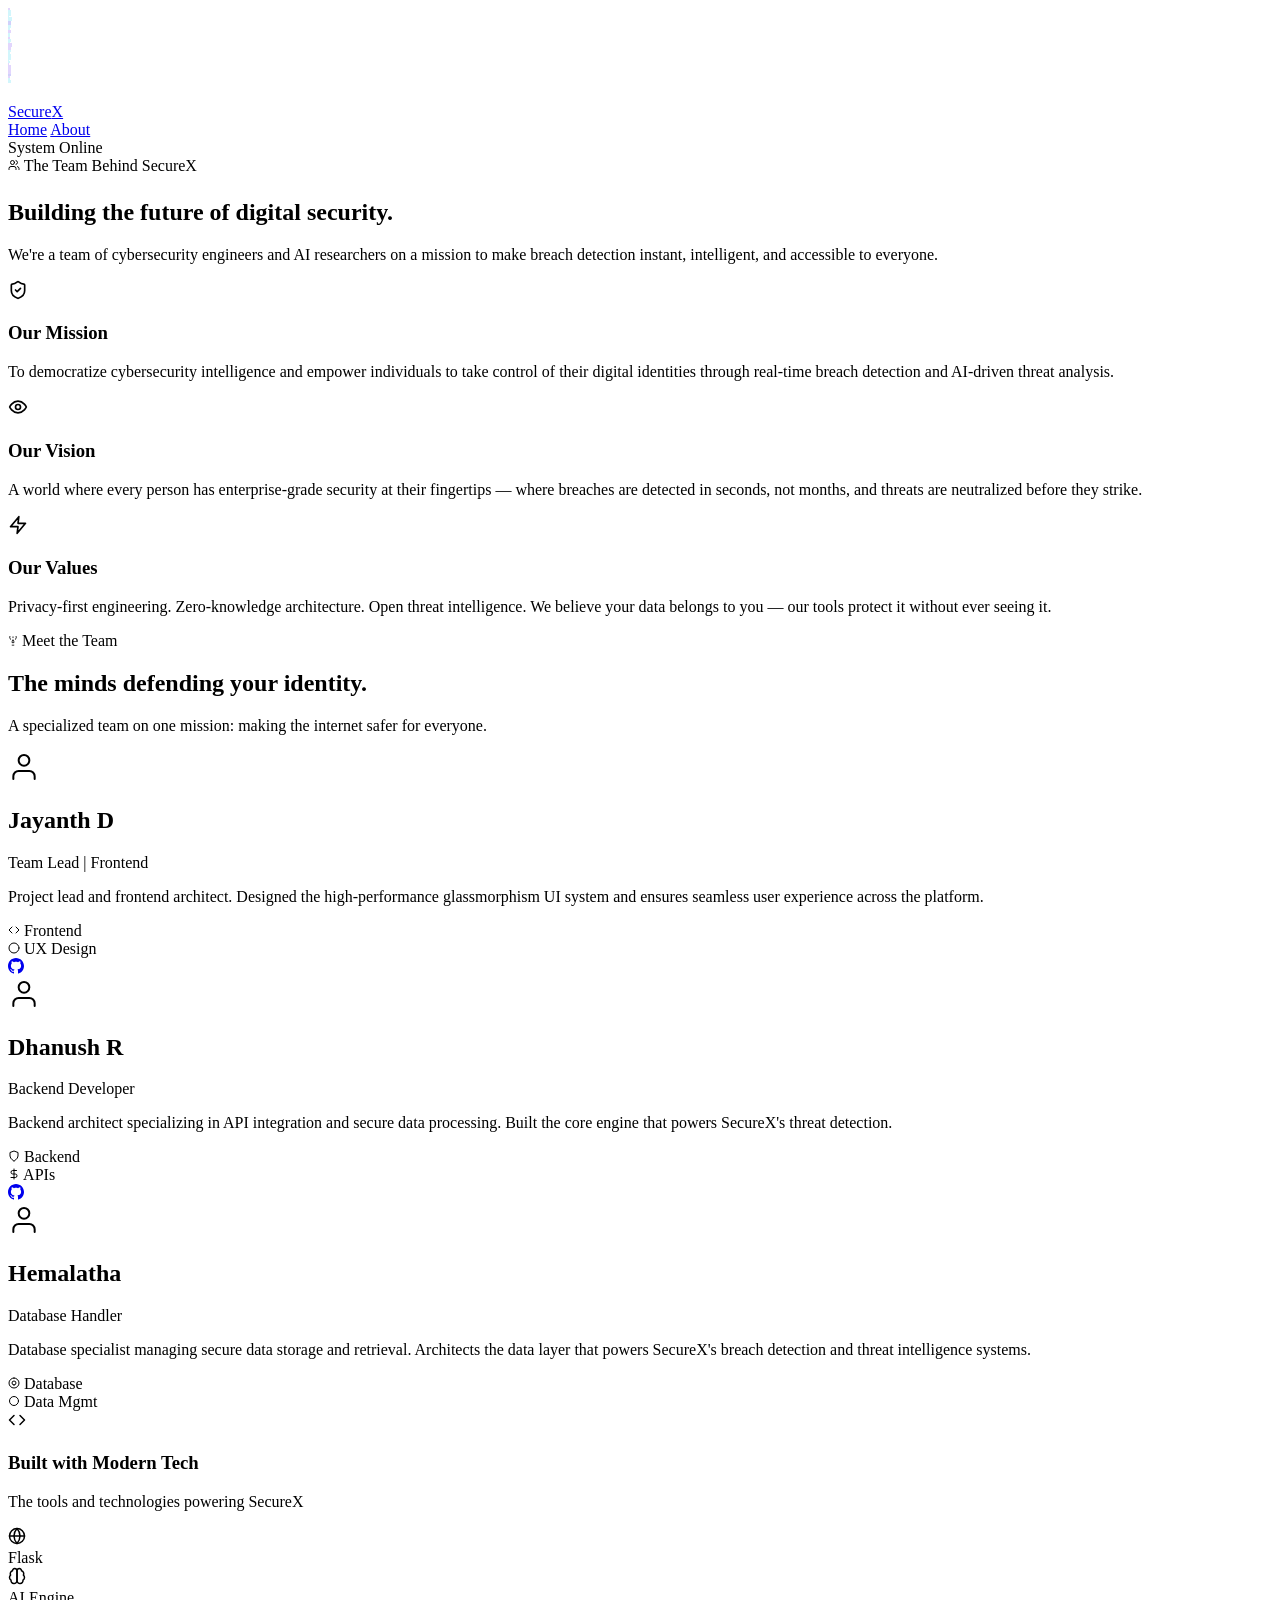
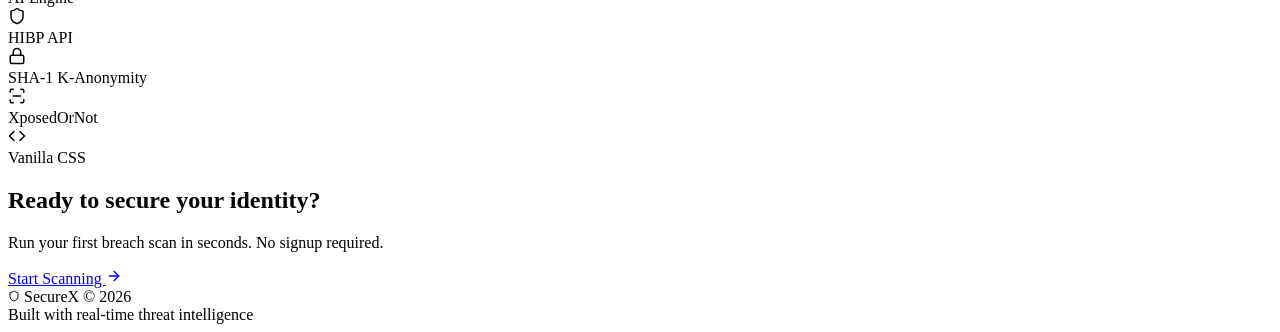
==== commit 6ff10d06: "Update About Us: remove Karthik and Neha, add Hemalatha as Database Handler" ====
--- a/frontend/templates/about.html
+++ b/frontend/templates/about.html
@@ -227,7 +227,7 @@
         </div>
       </div>
 
-      <!-- Team Member 3: Karkik -->
+      <!-- Team Member 3: Hemalatha -->
       <div class="glass-card about-team-card" id="team-member-3">
         <div class="about-card-glow"></div>
         <div class="about-card-topline"></div>
@@ -243,10 +243,10 @@
           <div class="about-avatar-status"></div>
         </div>
         <div class="about-member-info">
-          <h2 class="about-member-name">Karkik</h2>
-          <span class="badge about-role-badge role-cyan">AI Analyst</span>
+          <h2 class="about-member-name">Hemalatha</h2>
+          <span class="badge about-role-badge role-cyan">Database Handler</span>
           <p class="about-member-bio">
-            AI specialist focused on threat modeling and risk assessment. Develops the intelligent algorithms that identify patterns in data breaches.
+            Database specialist managing secure data storage and retrieval. Architects the data layer that powers SecureX's breach detection and threat intelligence systems.
           </p>
         </div>
         <div class="about-member-stats">
@@ -256,55 +256,14 @@
               <path d="M12 2a10 10 0 1 0 10 10A10 10 0 0 0 12 2Z" />
               <path d="M12 16a4 4 0 1 0 0-8 4 4 0 0 0 0 8Z" />
             </svg>
-            AI/ML
+            Database
           </div>
           <div class="about-stat-chip chip-cyan">
             <svg width="12" height="12" viewBox="0 0 24 24" fill="none" stroke="currentColor" stroke-width="2"
               stroke-linecap="round" stroke-linejoin="round">
               <path d="M21 12a9 9 0 1 1-9-9c4.97 0 9 4.03 9 9Z" />
             </svg>
-            Analysis
-          </div>
-        </div>
-      </div>
-
-      <!-- Team Member 4: Neha H -->
-      <div class="glass-card about-team-card" id="team-member-4">
-        <div class="about-card-glow"></div>
-        <div class="about-card-topline"></div>
-        <div class="about-avatar-wrapper">
-          <div class="about-avatar-ring ring-pink"></div>
-          <div class="about-avatar avatar-pink">
-            <svg width="32" height="32" viewBox="0 0 24 24" fill="none" stroke="currentColor" stroke-width="1.5"
-              stroke-linecap="round" stroke-linejoin="round">
-              <path d="M20 21v-2a4 4 0 0 0-4-4H8a4 4 0 0 0-4 4v2" />
-              <circle cx="12" cy="7" r="4" />
-            </svg>
-          </div>
-          <div class="about-avatar-status"></div>
-        </div>
-        <div class="about-member-info">
-          <h2 class="about-member-name">Neha H</h2>
-          <span class="badge about-role-badge role-pink">AI Analyst</span>
-          <p class="about-member-bio">
-            Data scientist specializing in cybersecurity intelligence. Researches and implements advanced threat detection models to protect user identity.
-          </p>
-        </div>
-        <div class="about-member-stats">
-          <div class="about-stat-chip chip-pink">
-            <svg width="12" height="12" viewBox="0 0 24 24" fill="none" stroke="currentColor" stroke-width="2"
-              stroke-linecap="round" stroke-linejoin="round">
-              <path d="M12 2a10 10 0 1 0 10 10A10 10 0 0 0 12 2Z" />
-              <path d="M12 16a4 4 0 1 0 0-8 4 4 0 0 0 0 8Z" />
-            </svg>
-            AI Research
-          </div>
-          <div class="about-stat-chip chip-pink">
-            <svg width="12" height="12" viewBox="0 0 24 24" fill="none" stroke="currentColor" stroke-width="2"
-              stroke-linecap="round" stroke-linejoin="round">
-              <path d="M21 12a9 9 0 1 1-9-9c4.97 0 9 4.03 9 9Z" />
-            </svg>
-            Data Science
+            Data Mgmt
           </div>
         </div>
       </div>
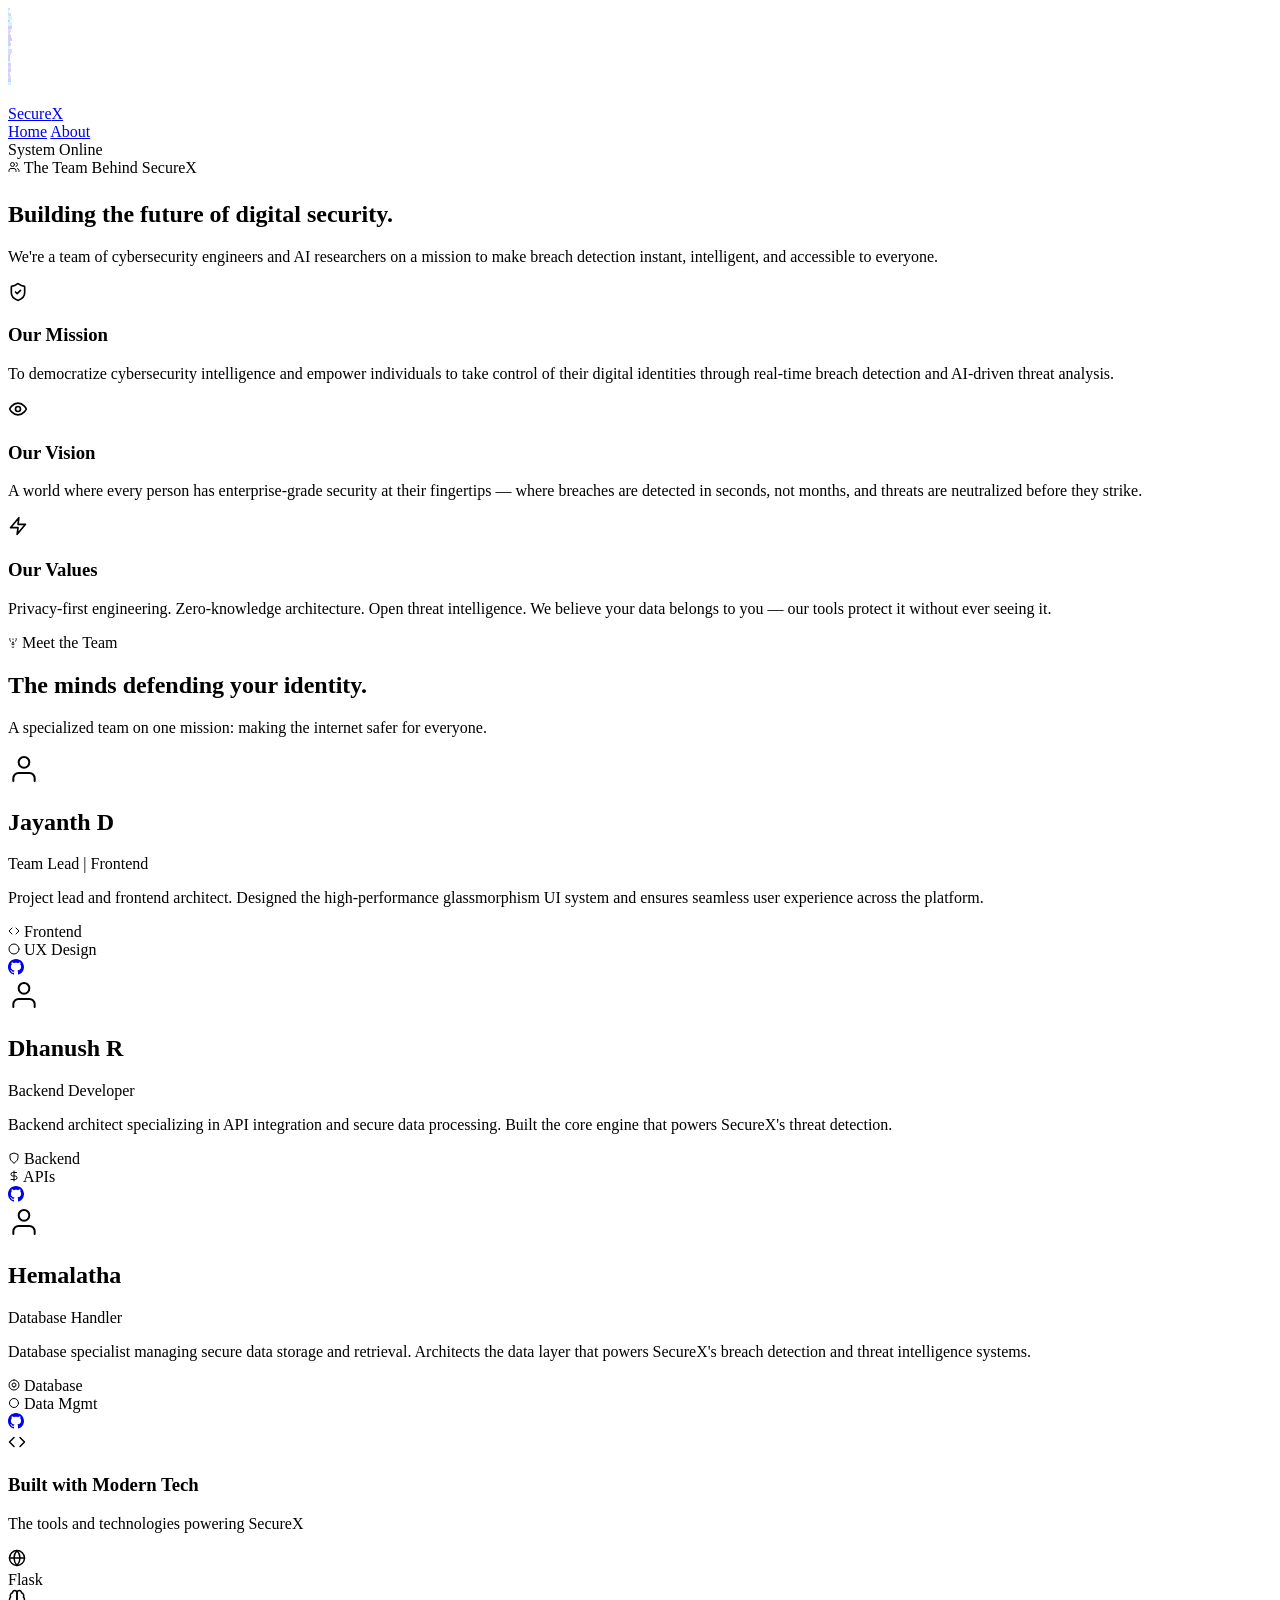
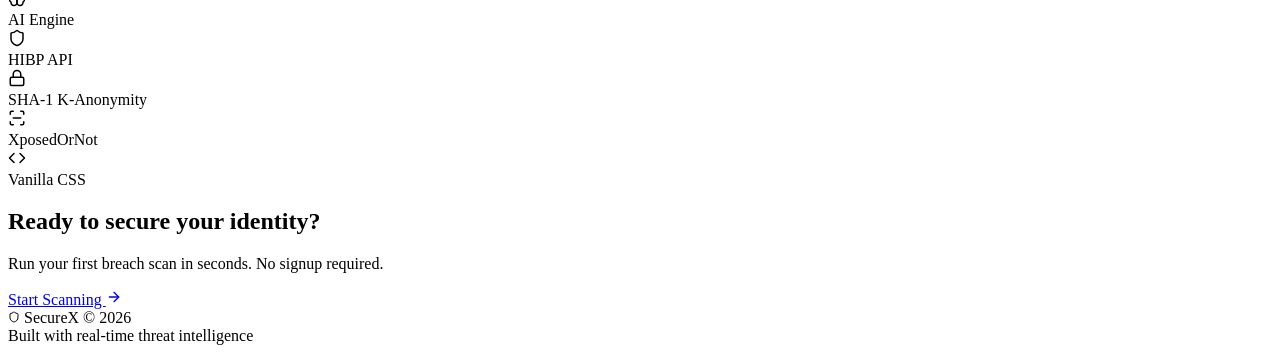
==== commit c96ea594: "Add GitHub link for Hemalatha" ====
--- a/frontend/templates/about.html
+++ b/frontend/templates/about.html
@@ -265,6 +265,13 @@
             </svg>
             Data Mgmt
           </div>
+        </div>
+        <div class="about-member-links">
+          <a href="https://github.com/aishwaryaas7676" target="_blank" class="about-social-link social-cyan" aria-label="GitHub">
+            <svg width="16" height="16" viewBox="0 0 24 24" fill="currentColor">
+              <path d="M12 0c-6.626 0-12 5.373-12 12 0 5.302 3.438 9.8 8.207 11.387.599.111.793-.261.793-.577v-2.234c-3.338.726-4.033-1.416-4.033-1.416-.546-1.387-1.333-1.756-1.333-1.756-1.089-.745.083-.729.083-.729 1.205.084 1.839 1.237 1.839 1.237 1.07 1.834 2.807 1.304 3.492.997.107-.775.418-1.305.762-1.604-2.665-.305-5.467-1.334-5.467-5.931 0-1.311.469-2.381 1.236-3.221-.124-.303-.535-1.524.117-3.176 0 0 1.008-.322 3.301 1.23.957-.266 1.983-.399 3.003-.404 1.02.005 2.047.138 3.006.404 2.291-1.552 3.297-1.23 3.297-1.23.653 1.653.242 2.874.118 3.176.77.84 1.235 1.911 1.235 3.221 0 4.609-2.807 5.624-5.479 5.921.43.372.823 1.102.823 2.222v3.293c0 .319.192.694.801.576 4.765-1.589 8.199-6.086 8.199-11.386 0-6.627-5.373-12-12-12z" />
+            </svg>
+          </a>
         </div>
       </div>
     </div>
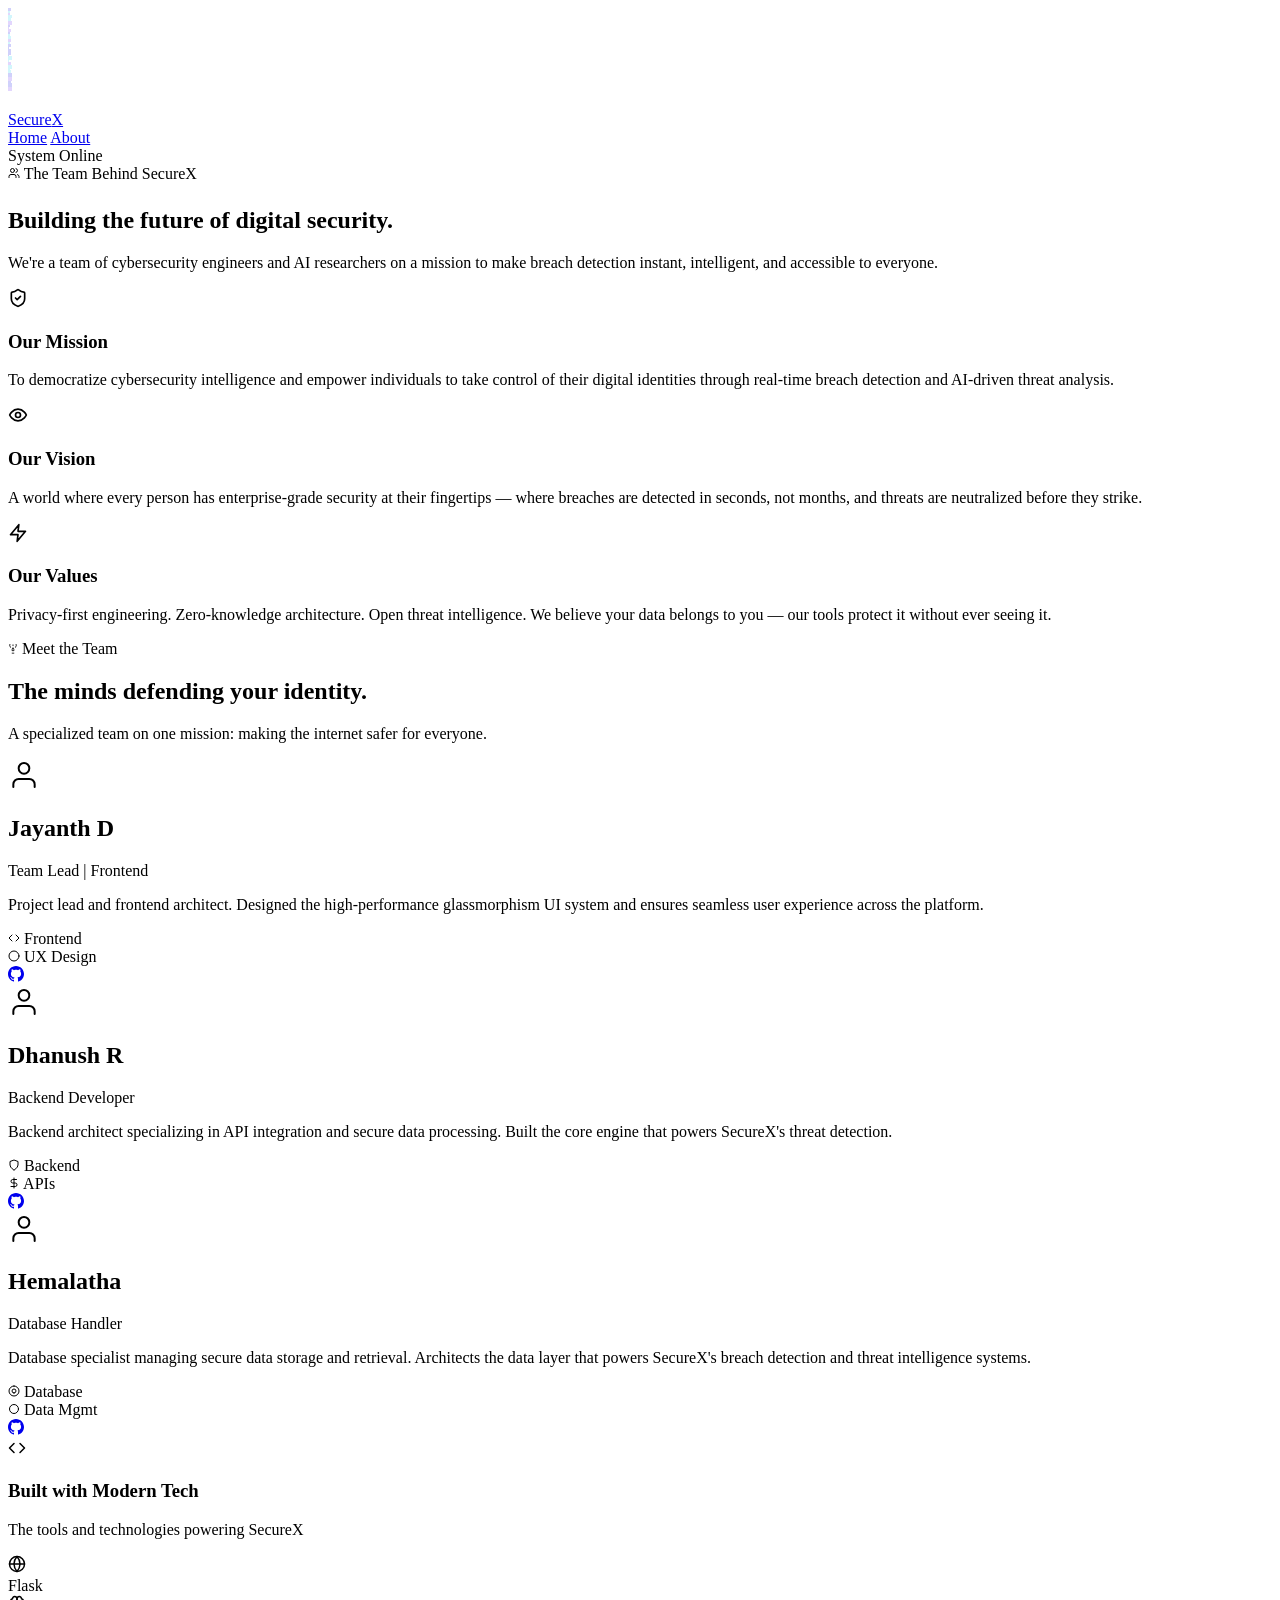
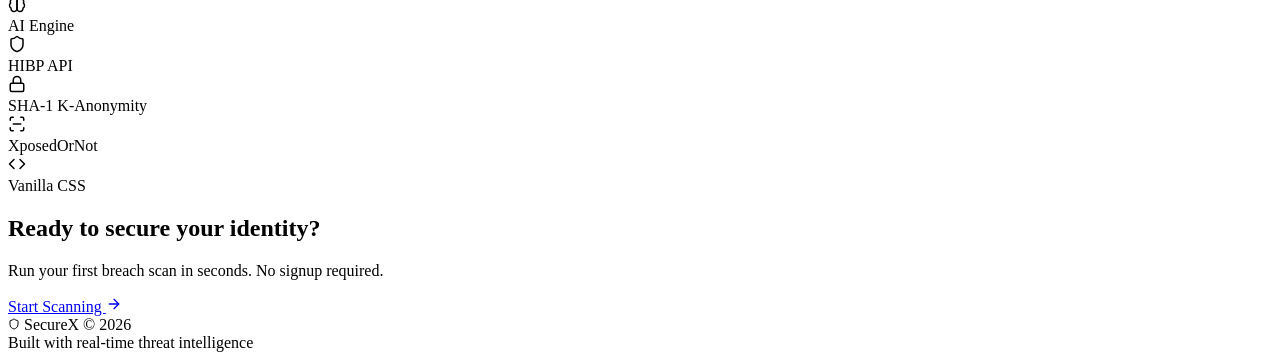
==== commit e24b7fd2: "Add Google Search Console meta tag to all pages" ====
--- a/frontend/templates/about.html
+++ b/frontend/templates/about.html
@@ -2,6 +2,7 @@
 <html lang="en" class="dark">
 
 <head>
+    <meta name="google-site-verification" content="G2zKgLVOgaZCtPUZv9z9EH83ZnAnPodBsb7pfyXj8hY" />
   <meta charset="UTF-8">
   <meta name="viewport" content="width=device-width, initial-scale=1.0">
   <meta name="description"
